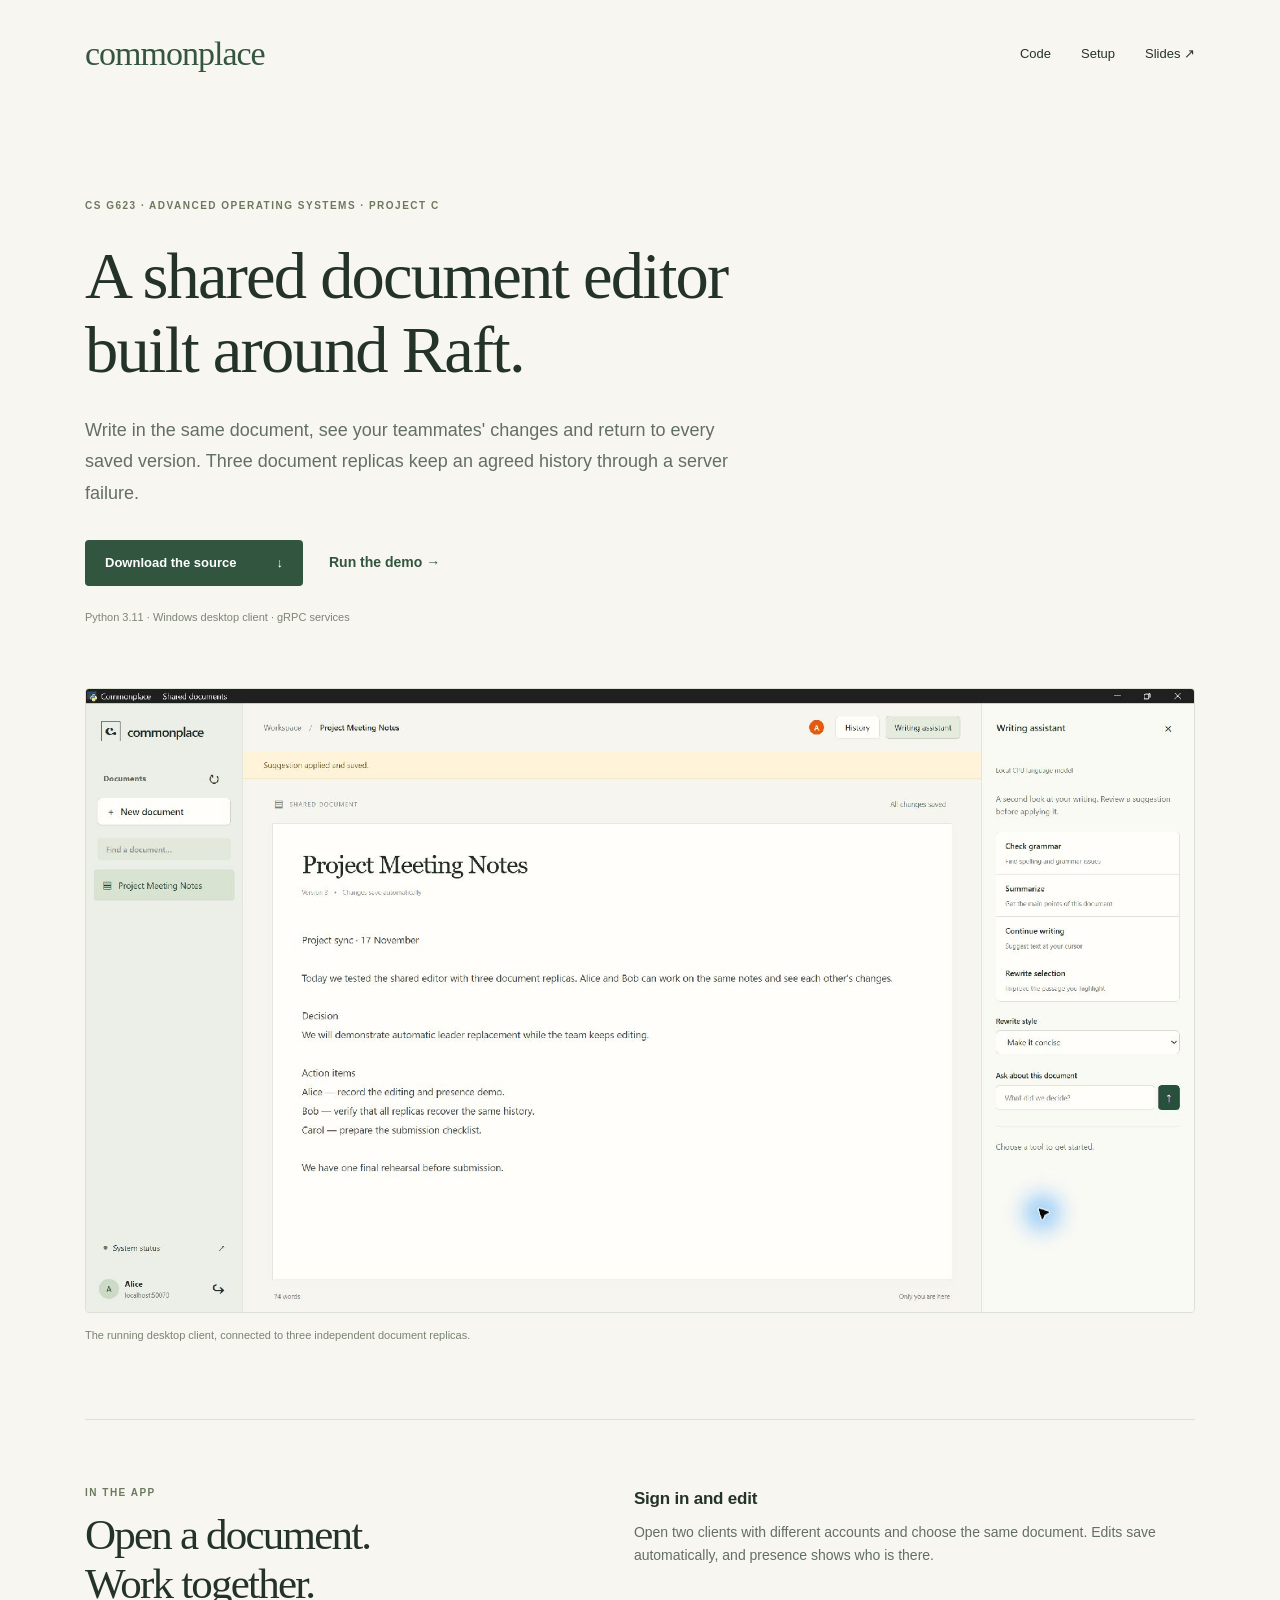
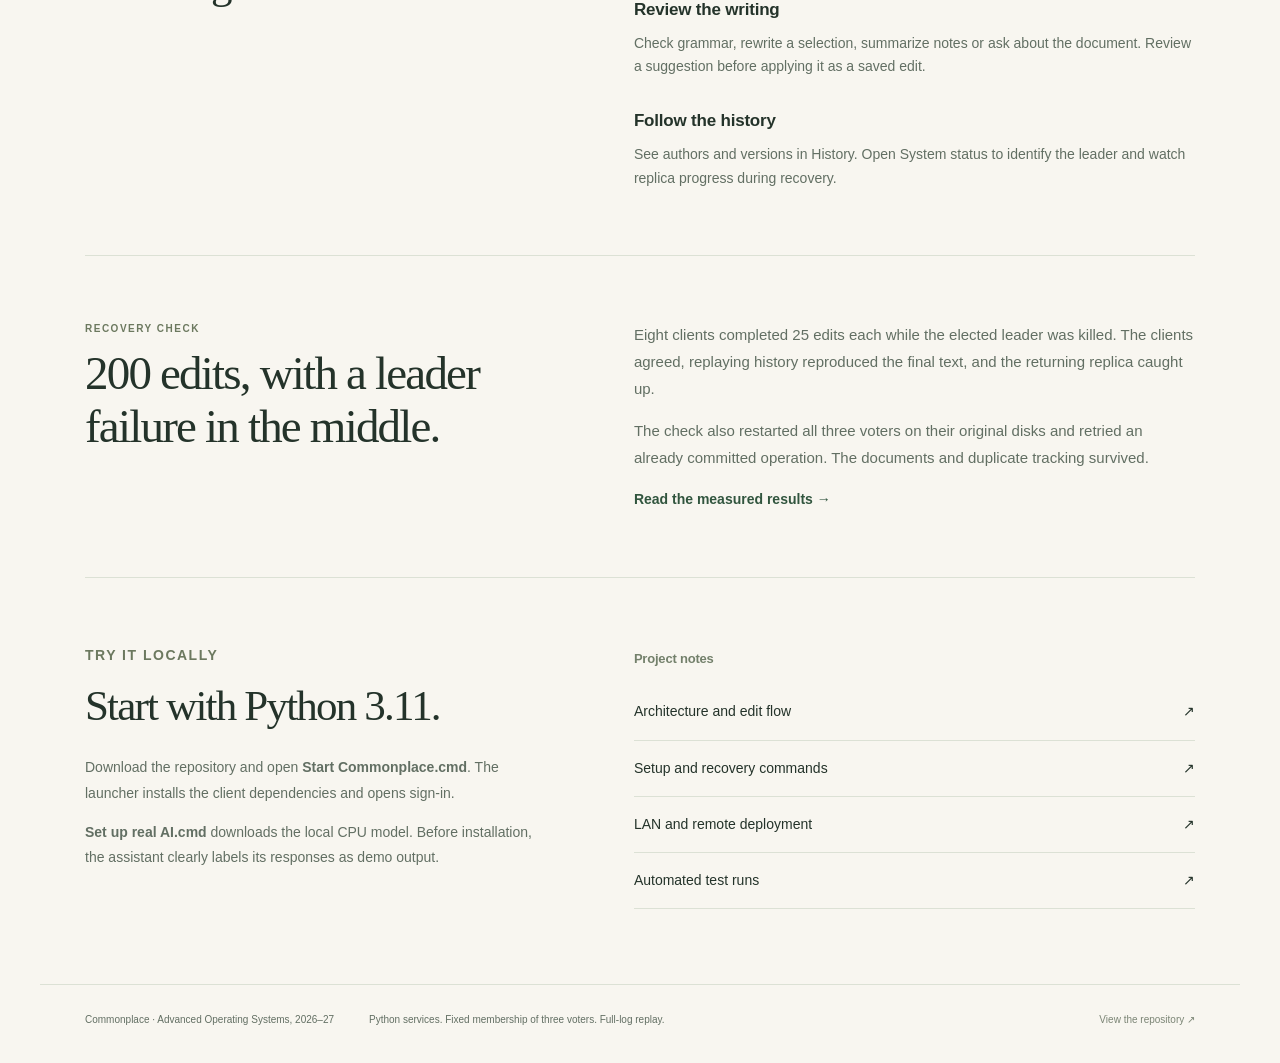
==== docs/index.html @ 504ff730 "Add durable Raft cluster, desktop editor and project documentation" ====
<!doctype html>
<html lang="en">
<head>
  <meta charset="utf-8">
  <meta name="viewport" content="width=device-width, initial-scale=1">
  <meta name="description" content="Commonplace is a collaborative document editor with Python gRPC services, three Raft replicas and local CPU writing assistance. An Advanced Operating Systems project.">
  <title>Commonplace · Collaborative editing with Raft</title>
  <link rel="stylesheet" href="site.css">
</head>
<body>
  <header class="site-header">
    <a class="wordmark" href="./">commonplace</a>
    <nav aria-label="Project links">
      <a href="https://github.com/aryan1078/commonplace">Code</a>
      <a href="https://github.com/aryan1078/commonplace/blob/main/docs/SETUP.md">Setup</a>
      <a href="https://github.com/aryan1078/commonplace/raw/refs/heads/main/docs/Commonplace-project.pptx">Slides ↗</a>
    </nav>
  </header>
  <main>
    <section class="intro" aria-labelledby="title">
      <p class="course">CS G623 · ADVANCED OPERATING SYSTEMS · PROJECT C</p>
      <h1 id="title">A shared document editor<br>built around Raft.</h1>
      <p class="lead">Write in the same document, see your teammates' changes and return to every saved version. Three document replicas keep an agreed history through a server failure.</p>
      <div class="intro-actions">
        <a class="button" href="https://github.com/aryan1078/commonplace/archive/refs/heads/main.zip">Download the source <span>↓</span></a>
        <a class="text-link" href="https://github.com/aryan1078/commonplace#run-it">Run the demo →</a>
      </div>
      <p class="platform">Python 3.11 · Windows desktop client · gRPC services</p>
    </section>
    <figure class="product">
      <img src="assets/editor.png" alt="The Commonplace desktop app with a shared meeting note, saved version indicator and local writing assistant." width="1707" height="960">
      <figcaption>The running desktop client, connected to three independent document replicas.</figcaption>
    </figure>
    <section class="overview" aria-labelledby="use-title">
      <div><p class="section-label">IN THE APP</p><h2 id="use-title">Open a document.<br>Work together.</h2></div>
      <div class="features">
        <article><h3>Sign in and edit</h3><p>Open two clients with different accounts and choose the same document. Edits save automatically, and presence shows who is there.</p></article>
        <article><h3>Review the writing</h3><p>Check grammar, rewrite a selection, summarize notes or ask about the document. Review a suggestion before applying it as a saved edit.</p></article>
        <article><h3>Follow the history</h3><p>See authors and versions in History. Open System status to identify the leader and watch replica progress during recovery.</p></article>
      </div>
    </section>
    <section class="evidence" aria-labelledby="test-title">
      <div class="test-heading"><p class="section-label">RECOVERY CHECK</p><h2 id="test-title">200 edits, with a leader failure in the middle.</h2></div>
      <div class="test-content"><p>Eight clients completed 25 edits each while the elected leader was killed. The clients agreed, replaying history reproduced the final text, and the returning replica caught up.</p><p>The check also restarted all three voters on their original disks and retried an already committed operation. The documents and duplicate tracking survived.</p><a class="text-link" href="https://github.com/aryan1078/commonplace/blob/main/docs/results.md">Read the measured results →</a></div>
    </section>
    <section class="start" aria-labelledby="start-title">
      <div><p class="section-label">TRY IT LOCALLY</p><h2 id="start-title">Start with Python 3.11.</h2><p>Download the repository and open <strong>Start Commonplace.cmd</strong>. The launcher installs the client dependencies and opens sign-in.</p><p><strong>Set up real AI.cmd</strong> downloads the local CPU model. Before installation, the assistant clearly labels its responses as demo output.</p></div>
      <div class="reading"><h3>Project notes</h3><a href="https://github.com/aryan1078/commonplace/blob/main/docs/ARCHITECTURE.md">Architecture and edit flow <span>↗</span></a><a href="https://github.com/aryan1078/commonplace/blob/main/docs/SETUP.md">Setup and recovery commands <span>↗</span></a><a href="https://github.com/aryan1078/commonplace/blob/main/deploy/DEPLOYMENT.md">LAN and remote deployment <span>↗</span></a><a href="https://github.com/aryan1078/commonplace/actions">Automated test runs <span>↗</span></a></div>
    </section>
  </main>
  <footer><p>Commonplace · Advanced Operating Systems, 2026–27</p><p>Python services. Fixed membership of three voters. Full-log replay.</p><a href="https://github.com/aryan1078/commonplace">View the repository ↗</a></footer>
</body>
</html>
---- docs/site.css ----
:root{font-family:Inter,'Segoe UI',sans-serif;color:#24332a;background:#f8f6f0;font-size:16px;line-height:1.65;font-synthesis:none}*{box-sizing:border-box}body{margin:0}a{color:inherit;text-underline-offset:5px}a:focus-visible{outline:2px solid #345c42;outline-offset:5px}h1,h2{font-family:Georgia,'Times New Roman',serif;font-weight:400;line-height:1.12;letter-spacing:-1.8px}h1,h2,h3,p{margin-top:0}h3{font-size:17px;font-weight:600;letter-spacing:-.2px}p{color:#626f63}.site-header,main,footer{max-width:1200px;margin:0 auto;padding-left:45px;padding-right:45px}.site-header{height:108px;display:flex;align-items:center;justify-content:space-between}.wordmark{font-family:Georgia,serif;font-size:34px;color:#345640;text-decoration:none;letter-spacing:-1px}.site-header nav{display:flex;gap:30px;font-size:13px}.site-header nav a{text-decoration:none}.site-header nav a:hover,.text-link:hover{text-decoration:underline}.intro{padding:90px 0 62px;max-width:1000px}.course,.section-label{font-size:10px;letter-spacing:1.5px;font-weight:600;color:#6c795f}.intro h1{font-size:clamp(43px,5.2vw,70px);margin:24px 0 27px}.lead{font-size:18px;line-height:1.75;max-width:675px;margin-bottom:31px}.intro-actions{display:flex;gap:26px;align-items:center}.button{display:inline-flex;align-items:center;gap:40px;background:#31553e;color:#fff;padding:12px 20px;border-radius:4px;font-size:13px;font-weight:550;text-decoration:none}.button:hover{background:#24442f}.text-link{color:#31553e;font-size:14px;font-weight:550;text-decoration:none}.platform{font-size:11px;margin:22px 0 0;color:#7c8576}.product{margin:0 0 75px}.product img{display:block;width:100%;height:auto;border:1px solid #dce1d5;border-radius:4px}.product figcaption{font-size:11px;color:#798373;margin:13px 0}.overview,.evidence,.start{display:grid;grid-template-columns:1fr 1.25fr;gap:100px;padding:65px 0;border-top:1px solid #dce1d5}.overview h2,.start h2{font-size:43px;margin-bottom:25px}.features article{margin-bottom:29px}.features article:last-child{margin-bottom:0}.features h3{margin-bottom:8px}.features p{font-size:14px;margin:0}.test-heading h2{font-size:47px;max-width:440px}.test-content p{font-size:15px;line-height:1.8}.start{padding-bottom:75px}.start p{font-size:14px;line-height:1.8}.reading{padding-top:5px}.reading h3{font-size:13px;color:#73806b;font-weight:550;margin-bottom:15px}.reading a{display:flex;justify-content:space-between;padding:16px 0;border-bottom:1px solid #dce1d5;text-decoration:none;font-size:14px}.reading a:hover{color:#345d3e}footer{display:flex;flex-wrap:wrap;align-items:center;gap:12px 35px;border-top:1px solid #dce1d5;padding-top:27px;padding-bottom:35px;font-size:10px;color:#7b8575}footer p{margin:0}footer a{margin-left:auto;text-decoration:none}@media(max-width:760px){.site-header,main,footer{padding-left:23px;padding-right:23px}.site-header{height:85px}.wordmark{font-size:28px}.site-header nav{gap:15px;font-size:11px}.intro{padding:58px 0 40px}.intro h1{letter-spacing:-1.3px}.lead{font-size:16px}.intro-actions{gap:20px;flex-wrap:wrap}.overview,.evidence,.start{grid-template-columns:1fr;gap:25px;padding:43px 0}.overview h2,.start h2{font-size:36px}.test-heading h2{font-size:39px;max-width:100%;margin-bottom:0}.product{margin-bottom:42px}.product figcaption{line-height:1.5}footer{gap:10px}footer a{margin-left:0;width:100%}}
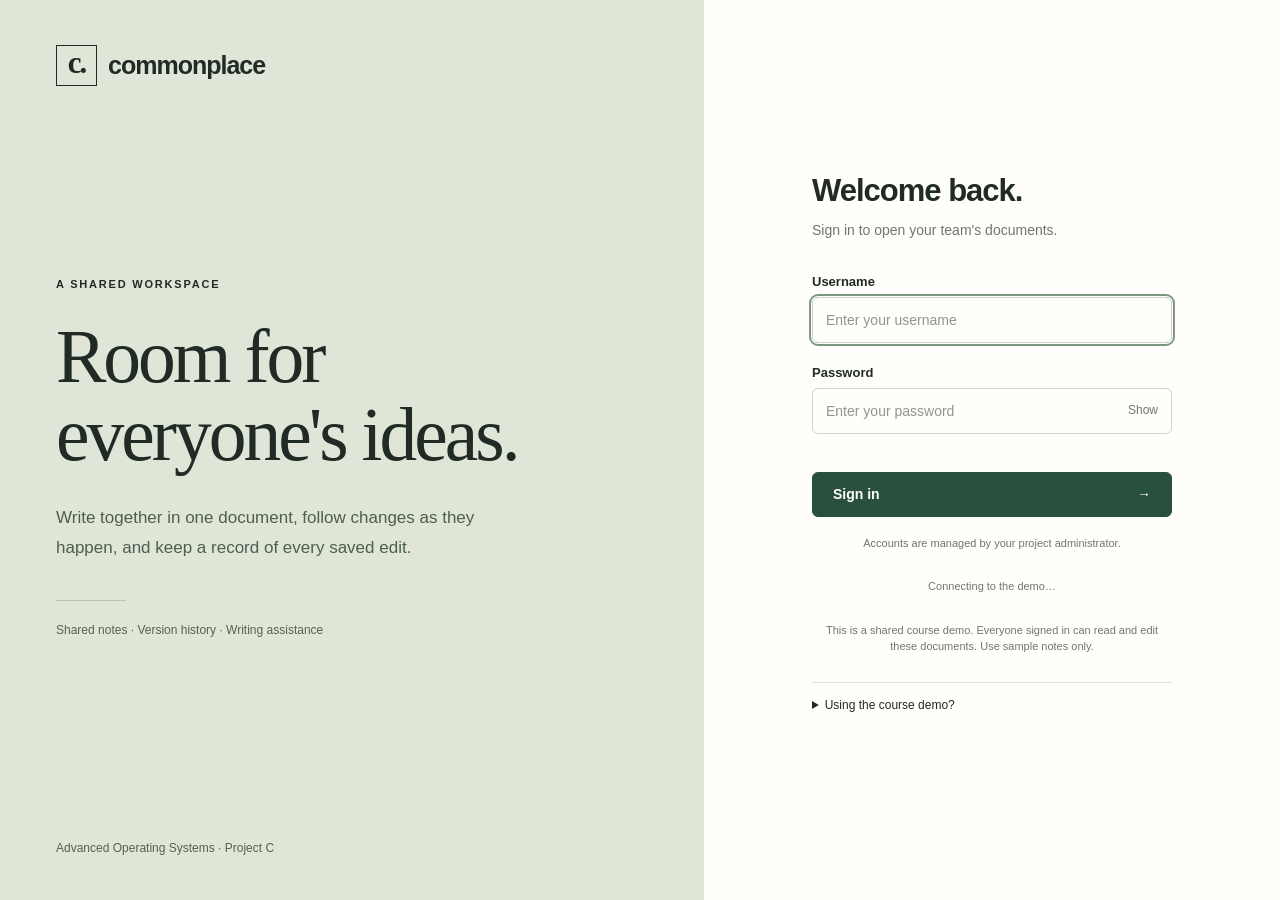
==== commit c6f0dcda: "Add browser editor with isolated sessions and free public demo hosting" ====
--- a/docs/index.html
+++ b/docs/index.html
@@ -1,53 +1,60 @@
 <!doctype html>
-<html lang="en">
+<html lang="en" data-client="browser">
 <head>
-  <meta charset="utf-8">
-  <meta name="viewport" content="width=device-width, initial-scale=1">
-  <meta name="description" content="Commonplace is a collaborative document editor with Python gRPC services, three Raft replicas and local CPU writing assistance. An Advanced Operating Systems project.">
-  <title>Commonplace · Collaborative editing with Raft</title>
-  <link rel="stylesheet" href="site.css">
+  <meta charset="utf-8"><meta name="viewport" content="width=device-width,initial-scale=1">
+  <title>Commonplace · Shared documents</title>
+  <link rel="stylesheet" href="style.css">
 </head>
 <body>
-  <header class="site-header">
-    <a class="wordmark" href="./">commonplace</a>
-    <nav aria-label="Project links">
-      <a href="https://github.com/aryan1078/commonplace">Code</a>
-      <a href="https://github.com/aryan1078/commonplace/blob/main/docs/SETUP.md">Setup</a>
-      <a href="https://github.com/aryan1078/commonplace/raw/refs/heads/main/docs/Commonplace-project.pptx">Slides ↗</a>
-    </nav>
-  </header>
-  <main>
-    <section class="intro" aria-labelledby="title">
-      <p class="course">CS G623 · ADVANCED OPERATING SYSTEMS · PROJECT C</p>
-      <h1 id="title">A shared document editor<br>built around Raft.</h1>
-      <p class="lead">Write in the same document, see your teammates' changes and return to every saved version. Three document replicas keep an agreed history through a server failure.</p>
-      <div class="intro-actions">
-        <a class="button" href="https://github.com/aryan1078/commonplace/archive/refs/heads/main.zip">Download the source <span>↓</span></a>
-        <a class="text-link" href="https://github.com/aryan1078/commonplace#run-it">Run the demo →</a>
-      </div>
-      <p class="platform">Python 3.11 · Windows desktop client · gRPC services</p>
+<main id="login" class="login-layout">
+  <section class="introduction">
+    <a class="wordmark" href="#" aria-label="Commonplace home"><span class="brand-mark">c.</span>commonplace</a>
+    <div class="intro-copy"><p class="eyebrow">A SHARED WORKSPACE</p><h1>Room for<br>everyone's ideas.</h1>
+      <p class="intro-detail">Write together in one document, follow changes as they happen, and keep a record of every saved edit.</p>
+      <div class="intro-rule"></div><p class="intro-foot">Shared notes · Version history · Writing assistance</p>
+    </div>
+    <p class="product-note">Advanced Operating Systems · Project C</p>
+  </section>
+  <section class="signin-area"><form id="login-form" class="signin-form">
+    <h2>Welcome back.</h2><p class="subtle">Sign in to open your team's documents.</p>
+    <label for="username">Username</label><input id="username" autocomplete="username" required autofocus placeholder="Enter your username">
+    <label for="password">Password</label><div class="password-wrap"><input id="password" type="password" autocomplete="current-password" required placeholder="Enter your password"><button id="show-password" type="button" aria-label="Show password">Show</button></div>
+    <p id="login-error" class="error" role="alert"></p><button id="signin" class="primary full" type="submit">Sign in <span>→</span></button>
+    <p class="account-note">Accounts are managed by your project administrator.</p>
+    <p id="browser-status" class="browser-only account-note" role="status">Connecting to the demo…</p>
+    <p class="browser-only account-note">This is a shared course demo. Everyone signed in can read and edit these documents. Use sample notes only.</p>
+    <details class="connection-settings"><summary>Server connection</summary><label for="server">Gateway address</label><input id="server" value="localhost:50070" placeholder="hostname:port"><label class="check"><input id="tls" type="checkbox"> Use a secure connection (TLS)</label></details>
+    <details class="demo-details"><summary>Using the course demo?</summary><p>Select a demo account to fill its sign-in details.</p><div class="demo-users"><button type="button" data-demo="alice">Alice</button><button type="button" data-demo="bob">Bob</button><button type="button" data-demo="carol">Carol</button></div><p>These shared accounts are for classroom sample documents.</p></details>
+  </form></section>
+</main>
+<main id="workspace" class="workspace hidden">
+  <nav class="sidebar" aria-label="Workspace navigation">
+    <div class="wordmark small"><span class="brand-mark">c.</span>commonplace</div>
+    <div class="nav-heading"><h2>Documents</h2><button id="refresh-docs" class="icon-button" title="Refresh documents" aria-label="Refresh documents">↻</button></div>
+    <button id="new-document" class="new-document">＋ <span>New document</span></button>
+    <label class="search-wrap"><span class="sr-only">Find a document</span><input id="search" type="search" placeholder="Find a document…"></label>
+    <div id="document-list" class="document-list"></div>
+    <div class="sidebar-bottom"><button id="system-button" class="system-button"><span class="status-dot"></span>System status <span>↗</span></button><div class="user-row"><span id="user-avatar" class="avatar"></span><div><strong id="user-name"></strong><small id="server-name"></small></div><button id="logout" class="icon-button" title="Sign out" aria-label="Sign out">↪</button></div></div>
+  </nav>
+  <section class="main-area">
+    <header class="topbar"><button id="mobile-documents" class="mobile-only quiet-button" aria-label="Show documents" aria-expanded="false">Documents</button><div class="breadcrumb">Workspace <span>/</span> <strong id="breadcrumb-title">Documents</strong></div><div class="topbar-actions"><div id="participants" class="participants" aria-label="People in this document"></div><button id="history-button" class="quiet-button" disabled>History</button><button id="assist-button" class="assist-toggle" disabled>Writing assistant</button></div></header>
+    <div id="message" class="notice hidden" role="status"></div>
+    <section id="empty-state" class="empty-state"><p class="eyebrow">YOUR WORKSPACE</p><h1>Start with a blank page.</h1><p>Create a document for your team, or open one from the sidebar.</p><button id="empty-create" class="primary">Create a document <span>＋</span></button></section>
+    <section id="document-area" class="document-area hidden">
+      <div class="document-topline"><div class="document-location"><span class="document-icon">▤</span> SHARED DOCUMENT</div><button id="save-status" class="save-status" type="button" title="Save changes (Ctrl+S)">All changes saved</button></div>
+      <article class="paper"><h1 id="document-title"></h1><div class="document-meta"><span id="revision-label"></span><span>•</span><span>Changes save automatically</span></div><textarea id="editor" aria-label="Document text" placeholder="Start writing here. Invite a teammate to open the same document." spellcheck="true"></textarea></article>
+      <footer class="document-footer"><span id="word-count">0 words</span><span id="editing-status">Only you are here</span></footer>
     </section>
-    <figure class="product">
-      <img src="assets/editor.png" alt="The Commonplace desktop app with a shared meeting note, saved version indicator and local writing assistant." width="1707" height="960">
-      <figcaption>The running desktop client, connected to three independent document replicas.</figcaption>
-    </figure>
-    <section class="overview" aria-labelledby="use-title">
-      <div><p class="section-label">IN THE APP</p><h2 id="use-title">Open a document.<br>Work together.</h2></div>
-      <div class="features">
-        <article><h3>Sign in and edit</h3><p>Open two clients with different accounts and choose the same document. Edits save automatically, and presence shows who is there.</p></article>
-        <article><h3>Review the writing</h3><p>Check grammar, rewrite a selection, summarize notes or ask about the document. Review a suggestion before applying it as a saved edit.</p></article>
-        <article><h3>Follow the history</h3><p>See authors and versions in History. Open System status to identify the leader and watch replica progress during recovery.</p></article>
-      </div>
-    </section>
-    <section class="evidence" aria-labelledby="test-title">
-      <div class="test-heading"><p class="section-label">RECOVERY CHECK</p><h2 id="test-title">200 edits, with a leader failure in the middle.</h2></div>
-      <div class="test-content"><p>Eight clients completed 25 edits each while the elected leader was killed. The clients agreed, replaying history reproduced the final text, and the returning replica caught up.</p><p>The check also restarted all three voters on their original disks and retried an already committed operation. The documents and duplicate tracking survived.</p><a class="text-link" href="https://github.com/aryan1078/commonplace/blob/main/docs/results.md">Read the measured results →</a></div>
-    </section>
-    <section class="start" aria-labelledby="start-title">
-      <div><p class="section-label">TRY IT LOCALLY</p><h2 id="start-title">Start with Python 3.11.</h2><p>Download the repository and open <strong>Start Commonplace.cmd</strong>. The launcher installs the client dependencies and opens sign-in.</p><p><strong>Set up real AI.cmd</strong> downloads the local CPU model. Before installation, the assistant clearly labels its responses as demo output.</p></div>
-      <div class="reading"><h3>Project notes</h3><a href="https://github.com/aryan1078/commonplace/blob/main/docs/ARCHITECTURE.md">Architecture and edit flow <span>↗</span></a><a href="https://github.com/aryan1078/commonplace/blob/main/docs/SETUP.md">Setup and recovery commands <span>↗</span></a><a href="https://github.com/aryan1078/commonplace/blob/main/deploy/DEPLOYMENT.md">LAN and remote deployment <span>↗</span></a><a href="https://github.com/aryan1078/commonplace/actions">Automated test runs <span>↗</span></a></div>
-    </section>
-  </main>
-  <footer><p>Commonplace · Advanced Operating Systems, 2026–27</p><p>Python services. Fixed membership of three voters. Full-log replay.</p><a href="https://github.com/aryan1078/commonplace">View the repository ↗</a></footer>
-</body>
-</html>
+  </section>
+  <aside id="drawer" class="drawer hidden" aria-label="Document tools"><div class="drawer-heading"><h2 id="drawer-title"></h2><button id="close-drawer" class="icon-button" aria-label="Close panel">×</button></div>
+    <section id="assist-panel" class="tool-panel hidden"><p id="assistant-mode" class="assistant-mode">Writing service</p><p class="panel-intro">A second look at your writing. Review a suggestion before applying it.</p><div class="assistant-tools"><button data-task="grammar"><strong>Check grammar</strong><span>Find spelling and grammar issues</span></button><button data-task="summary"><strong>Summarize</strong><span>Get the main points of this document</span></button><button data-task="complete"><strong>Continue writing</strong><span>Suggest text at your cursor</span></button><button data-task="enhance"><strong>Rewrite selection</strong><span>Improve the passage you highlight</span></button></div><div class="rewrite-mode"><label for="rewrite-mode">Rewrite style</label><select id="rewrite-mode"><option value="concise">Make it concise</option><option value="clarify">Make it clearer</option><option value="formal">Make it formal</option><option value="expand">Add detail</option></select></div><form id="question-form"><label for="question">Ask about this document</label><div class="question-row"><input id="question" placeholder="What did we decide?"><button class="primary" type="submit" aria-label="Ask question">↑</button></div></form><div id="ai-result" aria-live="polite" class="ai-result"><p class="subtle">Choose a tool to get started.</p></div></section>
+    <section id="history-panel" class="tool-panel hidden"><p class="panel-intro">Every saved edit, in order. Newest first.</p><div id="history-list"></div></section>
+    <section id="system-panel" class="tool-panel hidden"><p class="panel-intro">Two of the three document servers must agree to save an edit.</p><div id="cluster-summary"></div><div id="node-list"></div><button id="refresh-system" class="quiet-button full">Refresh status</button><p class="system-note">Replica details are local observations. A recovering replica may briefly show an earlier version.</p></section>
+  </aside>
+</main>
+<dialog id="create-dialog"><form id="create-form"><h2>New document</h2><p class="subtle">Everyone in this workspace can open and edit it.</p><label for="document-name">Document name</label><input id="document-name" required maxlength="80" placeholder="e.g. Operating systems notes"><p id="create-error" class="error" role="alert"></p><div class="dialog-actions"><button type="button" id="cancel-create" class="quiet-button">Cancel</button><button type="submit" id="create-submit" class="primary">Create document</button></div></form></dialog>
+<dialog id="leave-dialog"><h2>Keep your unsaved text?</h2><p>A save is still pending. Retry the save before leaving, or copy your text so you can return to it.</p><div class="dialog-actions"><button id="stay" class="primary">Keep editing</button></div></dialog>
+<script src="browser-config.js"></script>
+<script src="browser.js"></script>
+<script src="app.js"></script>
+</body></html>
--- a/docs/style.css
+++ b/docs/style.css
@@ -0,0 +1,13 @@
+:root{--ink:#202b26;--muted:#70766f;--line:#e0e3da;--paper:#fffefa;--green:#294f3d;--green-light:#e6eee5;--background:#f6f5f0;--red:#a64035;font-family:Inter,'Segoe UI',sans-serif;color:var(--ink);font-size:14px;font-synthesis:none}
+*{box-sizing:border-box}body{margin:0}button,input,textarea,select{font:inherit}button{cursor:pointer}button:disabled{cursor:default;opacity:.45}button,input,textarea,select{outline-offset:4px}button:focus-visible,a:focus-visible{outline:2px solid var(--green)}input,select{width:100%;height:46px;background:var(--paper);border:1px solid #cdd2c7;border-radius:6px;padding:0 13px;color:var(--ink)}input:focus,select:focus{outline:2px solid #7a9a81;outline-offset:1px}input::placeholder,textarea::placeholder{color:#92958c}label{display:block;font-size:13px;font-weight:600;margin:22px 0 8px}button{border:0;border-radius:6px;color:inherit;background:none}h1,h2,p{margin-top:0}h2{font-size:22px;letter-spacing:-.5px}.hidden{display:none!important}.subtle{color:var(--muted);line-height:1.6}.primary{display:flex;align-items:center;justify-content:center;gap:20px;min-height:45px;padding:0 20px;background:var(--green);color:#fff;font-weight:600;border:1px solid var(--green)}.primary:hover{background:#1d3f2d}.primary span{margin-left:auto}.full{width:100%}.quiet-button{border:1px solid var(--line);padding:9px 15px;white-space:nowrap;background:var(--paper)}.quiet-button:hover{background:var(--green-light)}.icon-button{width:34px;height:34px;font-size:21px;display:grid;place-items:center}.icon-button:hover{background:var(--green-light)}.error{color:var(--red);font-size:13px;line-height:1.5;min-height:14px;margin:12px 0}.eyebrow{font-size:11px;font-weight:650;letter-spacing:1.8px}.wordmark{display:flex;align-items:center;gap:11px;font-size:25px;font-weight:600;letter-spacing:-1px;text-decoration:none;color:inherit}.brand-mark{font-family:Georgia,serif;font-size:31px;border:1px solid currentColor;width:41px;height:41px;line-height:33px;text-align:center;letter-spacing:-2px}.wordmark.small{font-size:20px}.small .brand-mark{width:30px;height:30px;line-height:24px;font-size:24px}
+.login-layout{min-height:100vh;display:grid;grid-template-columns:55% 45%}.introduction{background:#dfe6d8;padding:45px 56px;display:flex;flex-direction:column;min-height:100vh}.intro-copy{margin:auto 0;padding:60px 0}.intro-copy h1{font-family:'Instrument Serif',Georgia,serif;font-weight:400;font-size:clamp(54px,5.9vw,86px);line-height:1.04;letter-spacing:-3px;margin:28px 0}.intro-detail{font-size:17px;line-height:1.75;max-width:430px;color:#4d5f4e}.intro-rule{height:1px;background:#bac7b5;margin:38px 0 22px;width:70px}.intro-foot,.product-note{font-size:12px;color:#536351}.product-note{margin:0}.signin-area{background:var(--paper);display:flex;align-items:center;justify-content:center;padding:44px}.signin-form{width:100%;max-width:360px}.signin-form h2{font-size:31px;margin-bottom:10px;font-weight:600;letter-spacing:-1px}.signin-form>.subtle{margin-bottom:32px}.password-wrap{position:relative}.password-wrap input{padding-right:64px}.password-wrap button{position:absolute;right:4px;top:5px;font-size:12px;padding:10px;color:var(--muted)}.account-note{font-size:11px;color:var(--muted);line-height:1.5;text-align:center;margin:18px 0 27px}.connection-settings,.demo-details{border-top:1px solid var(--line);font-size:12px;padding:15px 0;color:var(--muted)}summary{cursor:pointer;color:var(--ink);font-weight:500}details p{line-height:1.5;margin:15px 0 8px}details label{font-size:12px;margin-top:15px}.check{display:flex;align-items:center;gap:9px}.check input{width:15px;height:15px}.demo-users{display:flex;gap:8px;margin:14px 0}.demo-users button{border:1px solid var(--line);padding:8px 17px;background:#f5f6f0}
+.workspace{height:100vh;display:flex;background:var(--background);overflow:hidden}.sidebar{width:242px;flex-shrink:0;padding:28px 18px 0;background:#ecefe7;border-right:1px solid #dce1d6;display:flex;flex-direction:column}.sidebar>.wordmark{padding:0 5px 40px}.nav-heading{display:flex;align-items:center;justify-content:space-between;padding:0 9px;margin-bottom:13px}.nav-heading h2{font-size:12px;letter-spacing:.2px;margin:0;color:#66705f;font-weight:650}.new-document{display:flex;align-items:center;gap:8px;padding:11px 13px;background:var(--paper);border:1px solid #ccd5c5;text-align:left;font-weight:550;box-shadow:0 1px 2px #26352108}.new-document:hover{border-color:#7b9273}.search-wrap{margin:20px 0 12px}.search-wrap input{height:35px;border:0;background:#e3e8dc;font-size:12px}.document-list{flex:1;overflow:auto;margin:0 -6px}.document-item{padding:12px 14px;width:100%;text-align:left;border-radius:5px;display:flex;align-items:center;gap:10px;margin:2px 0}.document-item:hover{background:#e2e8db}.document-item.active{background:#d9e3d1;color:#244430}.document-item .doc-label{white-space:nowrap;overflow:hidden;text-overflow:ellipsis;font-size:13px}.doc-list-empty{font-size:12px;line-height:1.65;padding:10px 15px;color:var(--muted)}.sidebar-bottom{margin-top:auto}.system-button{padding:17px 9px;display:flex;align-items:center;gap:9px;width:100%;font-size:12px}.system-button span:last-child{margin-left:auto;font-size:15px}.status-dot{display:inline-block;height:6px;width:6px;border-radius:50%;background:#62815d}.user-row{display:flex;align-items:center;gap:9px;padding:19px 2px;border-top:1px solid #d6ddce}.user-row strong{font-size:12px;display:block;text-transform:capitalize}.user-row small{display:block;font-size:10px;max-width:120px;overflow:hidden;text-overflow:ellipsis;white-space:nowrap;color:var(--muted);margin-top:3px}.user-row>.icon-button{margin-left:auto}.avatar{height:31px;width:31px;background:#cddac5;color:#335137;border-radius:50%;display:grid;place-items:center;text-transform:uppercase;font-size:12px;font-weight:600}.main-area{flex:1;min-width:400px;display:flex;flex-direction:column}.topbar{height:74px;padding:0 32px;border-bottom:1px solid var(--line);display:flex;align-items:center;justify-content:space-between;gap:15px;flex-shrink:0}.breadcrumb{display:flex;align-items:center;gap:12px;font-size:12px;min-width:0;color:var(--muted)}.breadcrumb strong{font-weight:500;color:var(--ink);white-space:nowrap;overflow:hidden;text-overflow:ellipsis}.breadcrumb span{color:#a7afa1}.topbar-actions{display:flex;align-items:center;gap:9px}.topbar button{font-size:12px}.assist-toggle{border:1px solid #b9c8b0;background:#e5ecde;padding:9px 13px;white-space:nowrap}.participants{display:flex;align-items:center;padding-right:6px}.participant{height:27px;width:27px;border-radius:50%;background:var(--color);color:#fff;display:grid;place-items:center;font-size:11px;font-weight:600;border:2px solid var(--background);margin-left:-5px}.empty-state{margin:auto;padding:45px;max-width:600px}.empty-state h1{font-family:Georgia,serif;font-size:43px;font-weight:400;letter-spacing:-1.3px;line-height:1.2;margin:17px 0}.empty-state p:not(.eyebrow){color:var(--muted);line-height:1.7;margin-bottom:28px}.document-area{flex:1;display:flex;flex-direction:column;min-height:0}.document-topline{display:flex;justify-content:space-between;align-items:center;padding:26px 48px 18px;gap:15px}.document-location{font-size:9px;letter-spacing:1.4px;color:#7e8679;display:flex;align-items:center;gap:8px}.document-icon{font-size:17px}.save-status{font-size:11px;color:#6d7d65}.save-status.saving{color:#86682f}.save-status.failed{color:var(--red)}.paper{flex:1;min-height:0;display:flex;flex-direction:column;background:var(--paper);border:1px solid #e2e3d9;margin:0 45px;padding:40px 45px 22px;box-shadow:0 4px 18px #2d3a1c03}.paper h1{font-family:'Instrument Serif',Georgia,serif;font-size:38px;font-weight:400;letter-spacing:-1.2px;line-height:1.2;margin-bottom:13px;overflow-wrap:anywhere}.document-meta{display:flex;gap:9px;font-size:10px;color:#92978b;padding-bottom:30px;border-bottom:1px solid #edeee6}.paper textarea{margin-top:22px;flex:1;min-height:180px;resize:none;border:0;outline:none;color:#3d453e;font-family:Inter,'Segoe UI',sans-serif;font-size:15px;line-height:1.95;width:100%;background:transparent;padding:0;tab-size:4}.document-footer{font-size:10px;display:flex;justify-content:space-between;padding:18px 48px;color:#7b8275}.notice{padding:12px 32px;background:#fff4d9;color:#6f531b;font-size:12px;line-height:1.5;border-bottom:1px solid #e9dbaa}
+.drawer{width:328px;flex-shrink:0;border-left:1px solid var(--line);background:#fafaf5;display:flex;flex-direction:column;overflow:hidden}.drawer-heading{height:74px;display:flex;align-items:center;justify-content:space-between;padding:0 23px;border-bottom:1px solid var(--line);flex-shrink:0}.drawer-heading h2{font-size:14px;letter-spacing:0;margin:0;font-weight:600}.tool-panel{padding:22px;overflow:auto}.panel-intro{font-size:12px;line-height:1.65;color:var(--muted);margin-bottom:21px}.assistant-tools{border:1px solid var(--line);border-radius:6px;overflow:hidden}.assistant-tools button{display:block;width:100%;text-align:left;padding:13px 14px;border-radius:0;border-bottom:1px solid var(--line);background:var(--paper)}.assistant-tools button:last-child{border-bottom:0}.assistant-tools button:hover{background:#eef2e8}.assistant-tools button strong{display:block;font-size:12px;font-weight:550;margin-bottom:4px}.assistant-tools button span{font-size:10px;color:var(--muted)}.rewrite-mode{margin-bottom:25px}.rewrite-mode label,#question-form label{font-size:11px}.rewrite-mode select{height:36px;font-size:12px}.question-row{display:flex;gap:5px}.question-row input{font-size:11px;height:39px;min-width:0}.question-row button{width:39px;min-height:39px;padding:0;font-size:18px}.ai-result{border-top:1px solid var(--line);margin-top:24px;padding-top:22px;font-size:12px;line-height:1.65}.ai-result p{white-space:pre-wrap;overflow-wrap:anywhere}.ai-result h3{font-size:12px;font-weight:600;margin-bottom:14px}.suggestion{border-bottom:1px solid var(--line);padding:0 0 18px;margin:0 0 18px}.suggestion del{color:#946457;display:block;white-space:pre-wrap}.suggestion ins{color:#2a6141;display:block;text-decoration:none;white-space:pre-wrap;margin:8px 0}.suggestion small{color:var(--muted);display:block}.suggestion button{font-size:11px;margin-top:13px}.ai-loading{color:var(--muted)}.history-item{border-left:1px solid #cdd7c4;padding:0 0 24px 17px;margin-left:4px}.history-item h3{font-size:12px;margin:0 0 5px}.history-item p{font-size:11px;line-height:1.6;color:var(--muted);overflow-wrap:anywhere;white-space:pre-wrap;margin-bottom:0}.history-item .change-text{background:#edf2e6;color:#435741;padding:6px 9px;margin-top:10px;border-radius:3px;max-height:130px;overflow:auto}.node{border-top:1px solid var(--line);padding:17px 0}.node-top{display:flex;align-items:center;justify-content:space-between;margin-bottom:10px}.node h3{font-size:12px;margin:0}.node .role{font-size:11px;color:var(--green);text-transform:capitalize}.node .role.unreachable{color:var(--red)}.node-address{font-size:10px;display:block;color:var(--muted);margin-bottom:13px}.node dl{display:grid;grid-template-columns:1fr 1fr;font-size:10px;gap:7px;margin:0}.node dt{color:var(--muted)}.node dd{margin:0;text-align:right;font-variant-numeric:tabular-nums}.cluster-good{color:var(--green);font-size:12px;line-height:1.6;margin-bottom:18px}.system-note{font-size:10px;color:var(--muted);line-height:1.6;margin-top:20px}.sr-only{position:absolute;width:1px;height:1px;overflow:hidden;clip:rect(0,0,0,0)}dialog{border:1px solid var(--line);border-radius:10px;background:var(--paper);box-shadow:0 20px 90px #18201a33;width:440px;max-width:90vw;padding:32px}dialog::backdrop{background:#1c2d2255;backdrop-filter:blur(2px)}dialog h2{font-size:25px;font-weight:550}dialog p{font-size:12px;line-height:1.6}dialog label{font-size:12px}.dialog-actions{display:flex;justify-content:flex-end;gap:10px;margin-top:26px}.dialog-actions button{font-size:12px}#leave-dialog p{line-height:1.7}button, input,select{transition:background-color .15s,border-color .15s}
+@media(max-width:1190px){.sidebar{width:212px}.drawer{width:290px}.topbar{padding:0 22px}.paper{margin:0 23px;padding:30px 29px}.document-topline,.document-footer{padding-left:26px;padding-right:26px}.breadcrumb{max-width:230px}.paper h1{font-size:33px}.topbar-actions{gap:6px}}@media(max-width:900px){.login-layout{grid-template-columns:45% 55%}.introduction{padding:35px}.intro-copy h1{font-size:53px;letter-spacing:-2px}.intro-detail{font-size:14px}.signin-area{padding:30px}.sidebar{width:195px}.drawer{position:absolute;right:0;top:74px;bottom:0;width:320px;box-shadow:-10px 0 30px #27341d0a}.drawer-heading{height:58px}.paper{margin:0 20px}.topbar{padding:0 18px}.breadcrumb{max-width:180px}.topbar-actions button{padding:8px;font-size:11px}}
+
+.assistant-mode{font-size:10px;color:#68795f;padding-bottom:12px;border-bottom:1px solid var(--line);margin-bottom:15px}
+.browser-only,.mobile-only{display:none}.browser-client .browser-only{display:block}.browser-client .connection-settings{display:none}
+@media(max-width:640px){
+  .login-layout{display:block}.introduction{min-height:0;padding:25px}.intro-copy{padding:28px 0 0}.intro-copy h1{font-size:43px;margin:16px 0;letter-spacing:-1.5px}.intro-copy h1 br{display:none}.intro-detail{font-size:14px;margin-bottom:12px}.intro-rule,.intro-foot,.product-note,.intro-copy .eyebrow{display:none}.signin-area{padding:30px 25px}.signin-form{width:100%;max-width:400px}.signin-form h2{font-size:27px}
+  .workspace{height:100dvh}.main-area{min-width:0}.sidebar{display:none;position:absolute;z-index:6;top:62px;bottom:0;left:0;width:245px;box-shadow:10px 0 35px #24332133;padding-top:18px}.workspace.show-documents .sidebar{display:flex}.sidebar>.wordmark{padding-bottom:20px}.mobile-only{display:block}.topbar{height:62px;padding:0 10px;gap:5px}.topbar .breadcrumb{display:none}.topbar-actions{gap:4px}.topbar button{font-size:10px;padding:8px}.participants{padding-right:0}.participant{width:23px;height:23px}.drawer{top:62px;width:min(340px,100vw);z-index:7}.paper{margin:0 10px;padding:23px 20px 12px}.paper h1{font-size:29px}.paper textarea{font-size:16px;line-height:1.75}.document-topline{padding:17px 14px 12px;gap:5px}.document-location{font-size:8px;letter-spacing:.6px}.save-status{font-size:10px}.document-meta{padding-bottom:16px}.document-footer{padding:14px;font-size:9px}.notice{padding:10px 14px}.empty-state{padding:28px}.empty-state h1{font-size:35px}
+}
